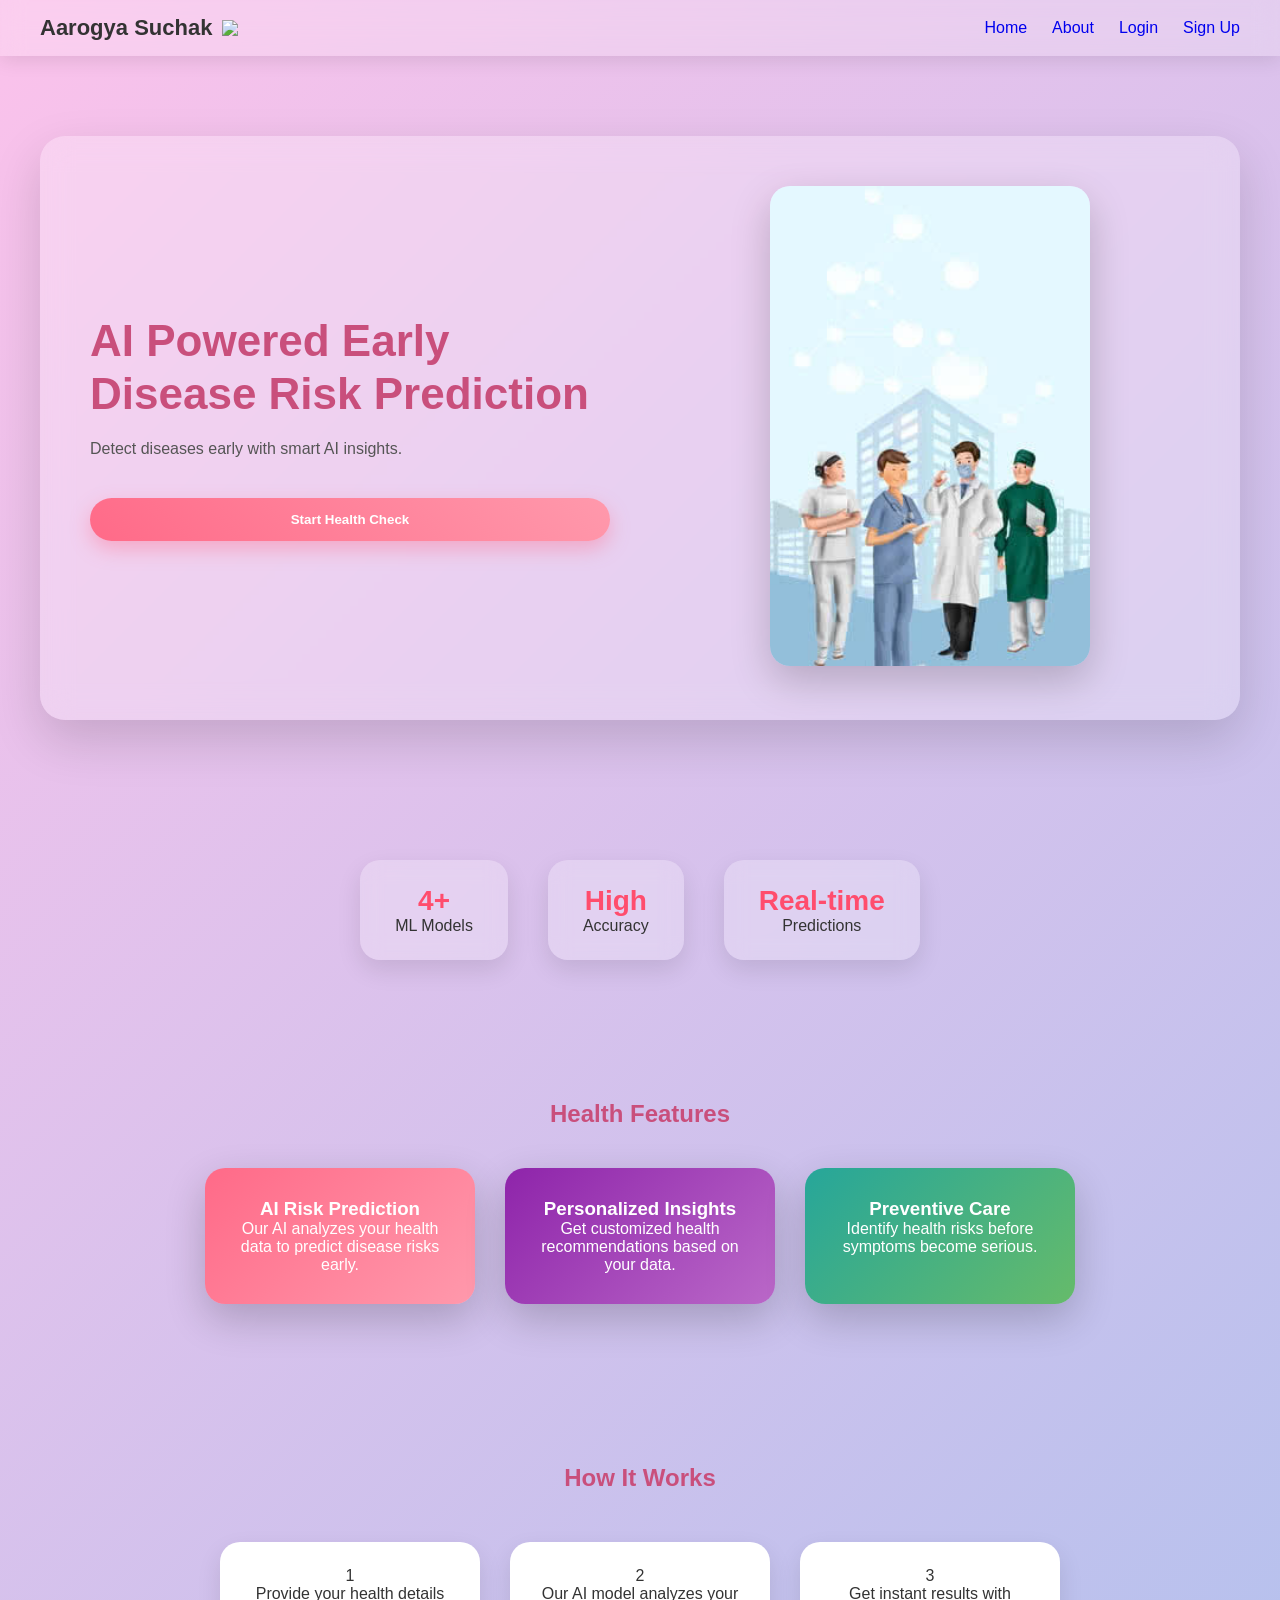
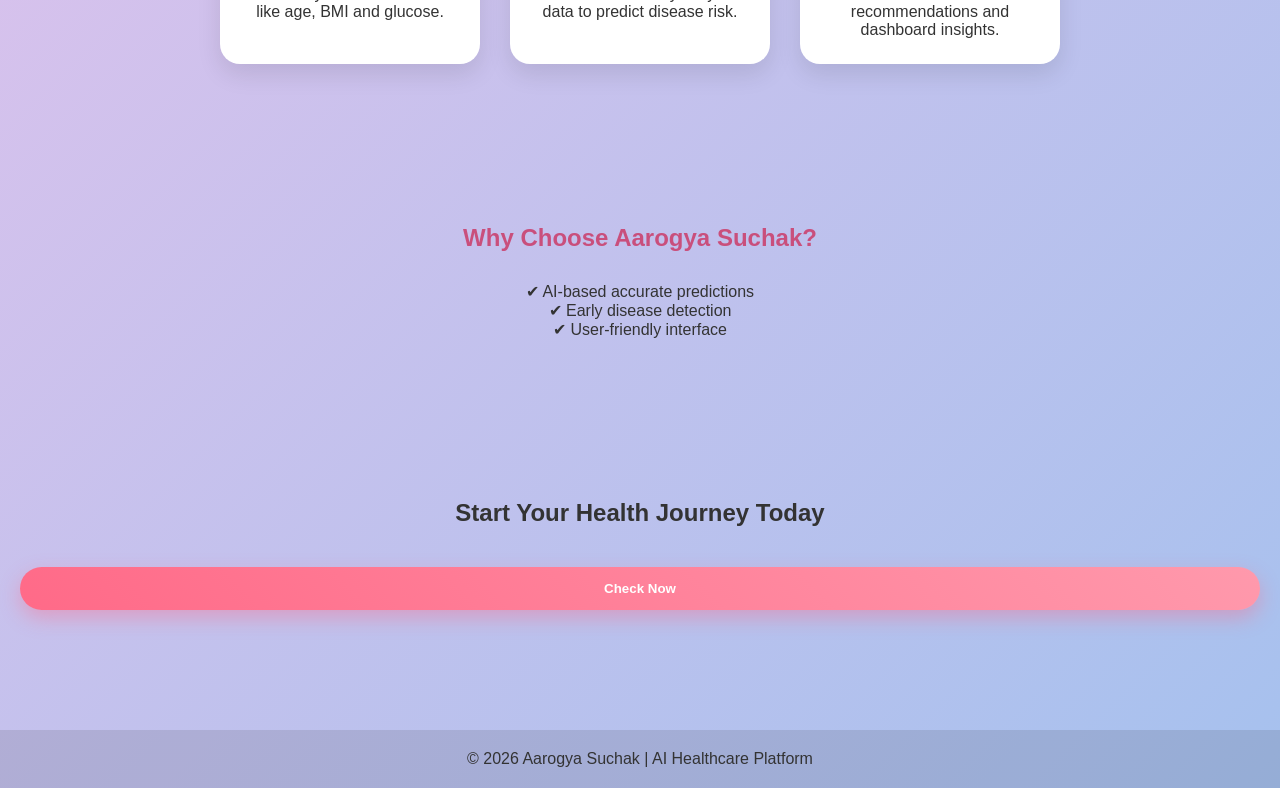
==== index.html @ 131de775 "Add files via upload" ====
<!DOCTYPE html>
<html lang="en">

<head>
<meta charset="UTF-8">
<meta name="viewport" content="width=device-width, initial-scale=1.0">
<title>Aarogya Suchak</title>

<link rel="stylesheet" href="style.css">
</head>

<body>

<!-- NAVBAR -->
<nav class="navbar">
  <h2 class="logo">
    Aarogya Suchak
    <img src="https://cdn-icons-png.flaticon.com/512/2966/2966488.png">
  </h2>

  <ul class="nav-links">
    <li><a href="index.html">Home</a></li>
    <li><a href="about.html">About</a></li>
    <li><a href="login.html">Login</a></li>
    <li><a href="signup.html">Sign Up</a></li>
  </ul>
</nav>

<!-- HERO SECTION -->
<section class="hero">
  <div class="hero-content">

    <div class="hero-text">
      <h1>AI Powered Early Disease Risk Prediction</h1>
      <p>Detect diseases early with smart AI insights.</p>

      <button class="btn" onclick="window.location.href='login.html'">
        Start Health Check
      </button>
    </div>

    <div class="hero-image">
      <img src="image1.jpg" alt="Healthcare Illustration">
    </div>

  </div>
</section>


<!-- STATS -->
<section class="stats">
  <div class="stat-box">
    <h2>4+</h2>
    <p>ML Models </p>
  </div>

  <div class="stat-box">
    <h2>High</h2>
    <p>Accuracy</p>
  </div>

  <div class="stat-box">
    <h2>Real-time</h2>
    <p>Predictions</p>
  </div>
</section>


<!-- FEATURES -->
<section class="features">
  <h2>Health Features</h2>

  <div class="feature-container">

    <div class="card pink">
      <h3>AI Risk Prediction</h3>
      <p>Our AI analyzes your health data to predict disease risks early.</p>
    </div>

    <div class="card purple">
      <h3>Personalized Insights</h3>
      <p>Get customized health recommendations based on your data.</p>
    </div>

    <div class="card green">
      <h3>Preventive Care</h3>
      <p>Identify health risks before symptoms become serious.</p>
    </div>

  </div>
</section>


<!-- HOW IT WORKS -->
<section class="steps">
  <h2>How It Works</h2>

  <div class="steps-container">

    <div class="step">
      <div class="circle">1</div>
      <p>Provide your health details like age, BMI and glucose.</p>
    </div>

    <div class="step">
      <div class="circle">2</div>
      <p>Our AI model analyzes your data to predict disease risk.</p>
    </div>

    <div class="step">
      <div class="circle">3</div>
      <p>Get instant results with recommendations and dashboard insights.</p>
    </div>

  </div>
</section>


<!-- WHY SECTION -->
<section class="why">
  <h2>Why Choose Aarogya Suchak?</h2>

  <div class="why-container">
    <div class="why-card">✔ AI-based accurate predictions</div>
    <div class="why-card">✔ Early disease detection</div>
    <div class="why-card">✔ User-friendly interface</div>
  </div>
</section>


<!-- CTA -->
<section class="cta">
  <h2>Start Your Health Journey Today</h2>
  <button class="btn" onclick="window.location.href='login.html'">
    Check Now
  </button>
</section>


<!-- FOOTER -->
<footer class="footer">
  <p>© 2026 Aarogya Suchak | AI Healthcare Platform</p>
</footer>

</body>
</html>
---- style.css ----
/* RESET */
*{
  margin:0;
  padding:0;
  box-sizing:border-box;
  font-family: 'Poppins', sans-serif;
}
/* body {
    margin: 0;
    font-family: 'Poppins', sans-serif;

    background: url('https://images.unsplash.com/photo-1505751172876-fa1923c5c528') no-repeat center center/cover;
} */
html{
  scroll-behavior:smooth;
}

/* BODY */
body{
  background: linear-gradient(135deg, #fbc2eb, #a6c1ee);
  min-height:100vh;
  color:#333;
}

/* NAVBAR */
.navbar{
  display:flex;
  justify-content:space-between;
  align-items:center;
  padding:15px 40px;
  background: rgba(255,255,255,0.2);
  backdrop-filter: blur(12px);
  box-shadow:0 4px 20px rgba(0,0,0,0.1);
  position: sticky;
  top:0;
  z-index:1000;
}

.logo{
  font-size:22px;
  font-weight:700;
  display:flex;
  align-items:center;
  gap:10px;
}

.logo img{
  width:35px;
}

.nav-links{
  display:flex;
  gap:25px;
  list-style:none;
}

.nav-links a{
  text-decoration:none;
  font-weight:500;
  transition:0.3s;
}

.nav-links a:hover{
  color:#ff4d6d;
}

.nav-links .active{
  color:#ff4d6d;
  font-weight:bold;
}

/* HERO */
.hero{
  padding:80px 20px;
  display:flex;
  justify-content:center;
}

.hero-content{
  display:flex;
  align-items:center;
  justify-content:space-between;
  gap:60px;
  max-width:1200px;
  width:100%;

  background: rgba(255,255,255,0.25);
  backdrop-filter: blur(15px);
  border-radius:25px;
  padding:50px;
  box-shadow:0 20px 50px rgba(0,0,0,0.15);
}

.hero-text{
  flex:1;
}

.hero-text h1{
  font-size:44px;
  color:#C94F7C;
  line-height:1.2;
}

.hero-text p{
  margin:20px 0;
  font-size:16px;
  color:#555;
}

.hero-image{
  flex:1;
  text-align:center;
}

.hero-image img{
  width:320px;
  border-radius:20px;
  box-shadow:0 15px 40px rgba(0,0,0,0.2);
  animation:float 3s ease-in-out infinite;
}

@keyframes float{
  0%{transform:translateY(0);}
  50%{transform:translateY(-12px);}
  100%{transform:translateY(0);}
}

/* BUTTON */
.btn{
  padding:14px 35px;
  border:none;
  border-radius:40px;
  background:linear-gradient(45deg,#ff6a88,#ff99ac);
  color:white;
  font-weight:600;
  cursor:pointer;
  transition:0.3s;
  box-shadow:0 8px 20px rgba(255,105,135,0.4);
}

.btn:hover{
  transform:scale(1.05);
  box-shadow:0 12px 30px rgba(255,105,135,0.5);
}

/* STATS */
.stats{
  display:flex;
  justify-content:center;
  gap:40px;
  margin:60px 0;
}

.stat-box{
  background: rgba(255,255,255,0.25);
  backdrop-filter: blur(10px);
  padding:25px 35px;
  border-radius:20px;
  text-align:center;
  box-shadow:0 10px 25px rgba(0,0,0,0.1);
}

.stat-box h2{
  color:#ff4d6d;
  font-size:28px;
}

/* FEATURES */
.features{
  padding:80px 20px;
  text-align:center;
}

.features h2{
  color:#C94F7C;
  margin-bottom:40px;
}

.feature-container{
  display:flex;
  justify-content:center;
  gap:30px;
  flex-wrap:wrap;
}

.card{
  padding:25px;
  width:260px;
  border-radius:20px;
  color:white;
  box-shadow:0 10px 30px rgba(0,0,0,0.15);
  transition:0.3s;
}

.card:hover{
  transform:translateY(-10px);
}

.pink{ background:#C94F7C; }
.purple{ background:#8E24AA; }
.green{ background:#26A69A; }

/* STEPS */
.steps{
  padding:80px 20px;
  text-align:center;
}

.steps h2{
  color:#C94F7C;
  margin-bottom:50px;
}

.steps-container{
  display:flex;
  justify-content:center;
  gap:30px;
  flex-wrap:wrap;
}

.step{
  background:white;
  padding:25px;
  width:260px;
  border-radius:20px;
  box-shadow:0 10px 25px rgba(0,0,0,0.1);
  transition:0.3s;
}

.step:hover{
  transform:translateY(-8px);
}

/* WHY */
.why{
  padding:80px 20px;
  text-align:center;
}

.why h2{
  color:#C94F7C;
  margin-bottom:30px;
}

/* CTA */
.cta{
  text-align:center;
  padding:80px 20px;
}

.cta h2{
  margin-bottom:20px;
}

/* FOOTER */
.footer{
  text-align:center;
  padding:20px;
  background: rgba(0,0,0,0.1);
  margin-top:40px;
}

/* ================= ABOUT PAGE ONLY ================= */

.about-hero{
  text-align:center;
  padding:70px 20px;
}

.about-hero h1{
  font-size:38px;
  color:#C94F7C;
  margin-bottom:10px;
}

.about-hero p{
  max-width:700px;
  margin:auto;
  line-height:1.6;
}

.about-section{
  text-align:center;
  padding:60px 20px;
}

.about-section h2{
  font-size:28px;
  margin-bottom:20px;
  color:#C94F7C;
}

.about-section p{
  max-width:750px;
  margin:auto;
  line-height:1.7;
}

/* tech stack */
.tech-container{
  display:flex;
  justify-content:center;
  flex-wrap:wrap;
  gap:15px;
  margin-top:20px;
}

.tech-container span{
  background: rgba(255,255,255,0.3);
  padding:10px 18px;
  border-radius:20px;
  font-size:14px;
  backdrop-filter: blur(10px);
}

/* ================= RESPONSIVE ================= */

@media(max-width:900px){

  .hero-content{
    flex-direction:column;
    text-align:center;
  }

  .hero-image img{
    width:250px;
  }

  .stats{
    flex-direction:column;
    align-items:center;
  }

  .steps-container{
    flex-direction:column;
    align-items:center;
  }

}

/* ================= PREMIUM ABOUT PAGE ================= */

.about-hero{
  text-align:center;
  padding:90px 20px;
}

.about-hero h1{
  font-size:42px;
  font-weight:700;
  background: linear-gradient(90deg,#ff4d6d,#8E24AA);
  -webkit-background-clip: text;
  -webkit-text-fill-color: transparent;
  margin-bottom:15px;
}

.about-hero p{
  max-width:750px;
  margin:auto;
  font-size:17px;
  line-height:1.7;
  color:#555;
}

/* SECTION */
.about-section{
  padding:70px 20px;
  text-align:center;
}

.about-section h2{
  font-size:30px;
  color:#C94F7C;
  margin-bottom:20px;
  position:relative;
}

.about-section h2::after{
  content:'';
  width:60px;
  height:3px;
  background:#ff4d6d;
  display:block;
  margin:10px auto;
  border-radius:10px;
}

.about-section p{
  max-width:750px;
  margin:auto;
  font-size:16px;
  line-height:1.7;
  color:#444;
}

/* PREMIUM CARDS */
.feature-container{
  margin-top:40px;
  display:flex;
  justify-content:center;
  gap:30px;
  flex-wrap:wrap;
}

.card{
  width:270px;
  padding:30px;
  border-radius:20px;
  color:white;
  backdrop-filter: blur(15px);
  box-shadow:0 15px 40px rgba(0,0,0,0.2);
  transition: all 0.3s ease;
  position:relative;
  overflow:hidden;
}

.card::before{
  content:'';
  position:absolute;
  top:0;
  left:-100%;
  width:100%;
  height:100%;
  background: rgba(255,255,255,0.2);
  transition:0.4s;
}

.card:hover::before{
  left:100%;
}

.card:hover{
  transform: translateY(-12px) scale(1.03);
  box-shadow:0 25px 60px rgba(0,0,0,0.3);
}

/* COLORS */
.pink{ background: linear-gradient(135deg,#ff6a88,#ff99ac); }
.purple{ background: linear-gradient(135deg,#8E24AA,#BA68C8); }
.green{ background: linear-gradient(135deg,#26A69A,#66BB6A); }

/* TECH STACK */
.tech-container{
  margin-top:25px;
  display:flex;
  justify-content:center;
  flex-wrap:wrap;
  gap:15px;
}

.tech-container span{
  padding:10px 18px;
  border-radius:20px;
  background: rgba(255,255,255,0.3);
  backdrop-filter: blur(10px);
  font-size:14px;
  transition:0.3s;
}

.tech-container span:hover{
  background:#ff4d6d;
  color:white;
  transform:scale(1.1);
}

/* GOAL */
.about-section:last-child{
  padding-bottom:100px;
}

.about-section:last-child p{
  font-size:17px;
  font-weight:500;
}

/* RESPONSIVE */
@media(max-width:768px){

  .about-hero h1{
    font-size:32px;
  }

  .card{
    width:90%;
  }

}
/* ===== PREMIUM HERO BOX ===== */

.premium-hero{
  display:flex;
  justify-content:center;
  padding:100px 20px;
}

.hero-box{
  max-width:900px;
  text-align:center;
  padding:60px;

  background: rgba(255,255,255,0.25);
  backdrop-filter: blur(18px);
  border-radius:30px;

  box-shadow:0 25px 60px rgba(0,0,0,0.2);
  animation: fadeUp 1s ease;
}

.hero-box h1{
  font-size:42px;
  font-weight:700;

  background: linear-gradient(90deg,#ff4d6d,#8E24AA);
  -webkit-background-clip:text;
  -webkit-text-fill-color:transparent;

  margin-bottom:20px;
}

.hero-box p{
  font-size:17px;
  color:#555;
  line-height:1.7;
}


/* ===== ABOUT CONTENT BOX ===== */

.premium-section{
  display:flex;
  justify-content:center;
  padding:80px 20px;
}

.about-box{
  max-width:900px;
  text-align:center;
  padding:50px;

  background: rgba(255,255,255,0.2);
  backdrop-filter: blur(15px);
  border-radius:25px;

  box-shadow:0 20px 50px rgba(0,0,0,0.15);
  transition:0.3s;
}

.about-box:hover{
  transform:translateY(-8px);
}

.about-box h2{
  font-size:30px;
  color:#C94F7C;
  margin-bottom:15px;
  position:relative;
}

.about-box h2::after{
  content:'';
  width:60px;
  height:3px;
  background:#ff4d6d;
  display:block;
  margin:10px auto;
  border-radius:10px;
}

.about-box p{
  font-size:16px;
  color:#444;
  line-height:1.7;
}


/* ===== ANIMATION ===== */

@keyframes fadeUp{
  from{
    opacity:0;
    transform:translateY(30px);
  }
  to{
    opacity:1;
    transform:translateY(0);
  }
}

/* ===== LOGIN PAGE ===== */

.login-wrapper{
  height:100vh;
  display:flex;
  justify-content:center;
  align-items:center;
  padding:20px;
}

/* CARD */
.login-card{
  width:380px;
  padding:40px;
  border-radius:25px;

  background: rgba(255,255,255,0.25);
  backdrop-filter: blur(20px);

  box-shadow:0 20px 50px rgba(0,0,0,0.2);

  text-align:center;
  animation:fadeUp 0.8s ease;
}

/* HEADER */
.login-header img{
  width:70px;
  margin-bottom:10px;
}

.login-header h2{
  color:#C94F7C;
  margin-bottom:5px;
}

.login-header p{
  font-size:14px;
  color:#666;
  margin-bottom:20px;
}

/* INPUTS */
.form-group{
  text-align:left;
  margin-bottom:15px;
}

.form-group label{
  font-size:14px;
}

.form-group input{
  width:100%;
  padding:10px;
  margin-top:5px;
  border:none;
  border-radius:10px;
  outline:none;
}

/* BUTTON */
.login-btn{
  width:100%;
  margin-top:15px;
  padding:12px;
  border:none;
  border-radius:30px;
  background:linear-gradient(45deg,#ff6a88,#ff99ac);
  color:white;
  font-weight:600;
  cursor:pointer;
  transition:0.3s;
}

.login-btn:hover{
  transform:scale(1.05);
}

/* SIGNUP */
.signup-text{
  margin-top:15px;
  font-size:14px;
}

.signup-text a{
  color:#ff4d6d;
  font-weight:600;
  text-decoration:none;
}

/* ===== LOGIN PAGE PREMIUM ===== */

.login-container{
  display:flex;
  height:100vh;
}

/* LEFT SIDE */
.login-left{
  flex:1;
  display:flex;
  flex-direction:column;
  justify-content:center;
  align-items:center;
  color:white;
  background: linear-gradient(135deg,#ff6a88,#8E24AA);
}

.login-left h1{
  font-size:40px;
}

.login-left p{
  margin-top:10px;
}

/* RIGHT SIDE */
.login-right{
  flex:1;
  display:flex;
  justify-content:center;
  align-items:center;
}

/* CARD */
.login-card{
  width:350px;
  padding:40px;
  border-radius:20px;

  background: rgba(255,255,255,0.25);
  backdrop-filter: blur(15px);

  box-shadow:0 20px 40px rgba(0,0,0,0.2);
}

.login-card h2{
  text-align:center;
  margin-bottom:20px;
  color:#C94F7C;
}

/* INPUT */
.form-group{
  margin-bottom:15px;
}

.form-group input{
  width:100%;
  padding:10px;
  border:none;
  border-radius:10px;
  margin-top:5px;
}

/* BUTTON */
.login-btn{
  width:100%;
  padding:12px;
  border:none;
  border-radius:30px;
  background:linear-gradient(45deg,#ff6a88,#ff99ac);
  color:white;
  font-weight:bold;
  cursor:pointer;
  transition:0.3s;
}

.login-btn:hover{
  transform:scale(1.05);
}

/* TEXT */
.signup-text{
  margin-top:15px;
  text-align:center;
}

.signup-text a{
  color:#ff4d6d;
  font-weight:bold;
}

/* RESPONSIVE */
@media(max-width:768px){
  .login-container{
    flex-direction:column;
  }
}


/* ===== SIGNUP PAGE ===== */

.signup-container{
  display:flex;
  height:100vh;
}

/* LEFT */
.signup-left{
  flex:1;
  display:flex;
  flex-direction:column;
  justify-content:center;
  align-items:center;
  color:white;
  background: linear-gradient(135deg,#8E24AA,#ff6a88);
}

.signup-left h1{
  font-size:38px;
}

.signup-left p{
  margin-top:10px;
}

/* RIGHT */
.signup-right{
  flex:1;
  display:flex;
  justify-content:center;
  align-items:center;
}

/* CARD */
.signup-card{
  width:350px;
  padding:40px;
  border-radius:20px;

  background: rgba(255,255,255,0.25);
  backdrop-filter: blur(15px);

  box-shadow:0 20px 40px rgba(0,0,0,0.2);
}

.signup-card h2{
  text-align:center;
  margin-bottom:20px;
  color:#C94F7C;
}

/* BUTTON */
.signup-btn{
  width:100%;
  padding:12px;
  border:none;
  border-radius:30px;
  background:linear-gradient(45deg,#ff6a88,#ff99ac);
  color:white;
  font-weight:bold;
  cursor:pointer;
  transition:0.3s;
}

.signup-btn:hover{
  transform:scale(1.05);
}

/* TEXT */
.login-text{
  margin-top:15px;
  text-align:center;
}

.login-text a{
  color:#ff4d6d;
  font-weight:bold;
}

/* RESPONSIVE */
@media(max-width:768px){
  .signup-container{
    flex-direction:column;
  }
}

/* ===== ASSESSMENT PAGE ===== */

.assessment-page{
  display:flex;
  height:100vh;
}

.assessment-left{
  flex:1;
  background: linear-gradient(135deg,#ff6a88,#8E24AA);
  color:white;
  display:flex;
  flex-direction:column;
  justify-content:center;
  align-items:center;
}

.assessment-left h1{
  font-size:40px;
}

.assessment-right{
  flex:1;
  display:flex;
  justify-content:center;
  align-items:center;
}

.assessment-card{
  width:380px;
  padding:30px;
  border-radius:20px;
  background: rgba(255,255,255,0.25);
  backdrop-filter: blur(15px);
  box-shadow:0 20px 40px rgba(0,0,0,0.2);
}

.assessment-card h2{
  text-align:center;
  margin-bottom:20px;
  color:#C94F7C;
}

.input{
  width:100%;
  padding:10px;
  margin-bottom:15px;
  border-radius:10px;
  border:none;
}

#form-area input{
  width:100%;
  padding:10px;
  margin-bottom:10px;
  border-radius:10px;
  border:none;
}

.result-box{
  margin-top:20px;
  text-align:center;
}

.result-box h3{
  color:#ff4d6d;
}

/* ===== NEW AI ASSESSMENT ===== */

.assessment-page{
  display:flex;
  height:100vh;
}

.assessment-left{
  flex:1;
  background: linear-gradient(135deg,#ff6a88,#8E24AA);
  color:white;
  display:flex;
  flex-direction:column;
  justify-content:center;
  align-items:center;
}

.assessment-left h1{
  font-size:40px;
}

.assessment-right{
  flex:1;
  display:flex;
  justify-content:center;
  align-items:center;
}

.assessment-card{
  width:400px;
  padding:30px;
  border-radius:20px;
  background: rgba(255,255,255,0.25);
  backdrop-filter: blur(15px);
  box-shadow:0 20px 40px rgba(0,0,0,0.2);
}

.assessment-card h2{
  text-align:center;
  margin-bottom:20px;
  color:#C94F7C;
}

.assessment-card input{
  width:100%;
  padding:10px;
  margin-bottom:10px;
  border:none;
  border-radius:10px;
}

.result-box{
  margin-top:20px;
  text-align:center;
}

/* RESULT CARD */
.result-card {
    margin-top: 20px;
    padding: 25px;
    border-radius: 20px;
    background: rgba(255,255,255,0.12);
    backdrop-filter: blur(15px);
    box-shadow: 0 20px 40px rgba(0,0,0,0.25);
    animation: fadeIn 0.5s ease;
}

/* HERO SECTION */
.hero-risk {
    text-align: center;
    margin-bottom: 20px;
}

.hero-risk h2 {
    font-size: 14px;
    color: #999;
    letter-spacing: 1px;
}

.hero-risk h1 {
    font-size: 28px;
    color: #ff4d6d;
    margin-top: 5px;
}

/* LIST */
.risk-list {
    display: flex;
    flex-direction: column;
    gap: 10px;
}

/* ITEM */
.risk-item {
    display: flex;
    justify-content: space-between;
    align-items: center;
    padding: 12px 15px;
    border-radius: 12px;
    background: rgba(255,255,255,0.08);
    transition: 0.3s;
}

.risk-item:hover {
    transform: scale(1.02);
    background: rgba(255,255,255,0.15);
}

/* BADGES */
.badge {
    padding: 5px 12px;
    border-radius: 20px;
    font-size: 13px;
    font-weight: 600;
}

/* COLORS */
.badge.low {
    background: rgba(40,167,69,0.2);
    color: #28a745;
}

.badge.medium {
    background: rgba(255,193,7,0.2);
    color: #ffc107;
}

.badge.high {
    background: rgba(220,53,69,0.2);
    color: #dc3545;
}

/* ANIMATION */
@keyframes fadeIn {
    from {opacity: 0; transform: translateY(10px);}
    to {opacity: 1; transform: translateY(0);}
}
.btn {
    transition: 0.3s;
}

.btn:hover {
    transform: scale(1.05);
    box-shadow: 0 5px 20px rgba(255, 77, 109, 0.5);
}

canvas {
    background: rgba(255,255,255,0.1);
    padding: 10px;
    border-radius: 10px;
}

/* WRAPPER */
.assessment-wrapper{
  display:flex;
  justify-content:center;
  align-items:center;
  min-height:100vh;
  padding:20px;
}

/* CARD */
.assessment-card{
  background: rgba(255,255,255,0.25);
  backdrop-filter: blur(15px);
  padding:40px;
  border-radius:25px;
  width:100%;
  max-width:600px;
  box-shadow:0 20px 50px rgba(0,0,0,0.2);
  text-align:center;
}

/* TITLE */
.assessment-card h2{
  color:#C94F7C;
  margin-bottom:10px;
}

.subtitle{
  color:#555;
  margin-bottom:30px;
}

/* GRID */
.form-grid{
  display:grid;
  grid-template-columns:1fr 1fr;
  gap:20px;
}

/* FULL WIDTH */
.full-width{
  grid-column:span 2;
}

/* INPUT */
.form-group{
  text-align:left;
}

.form-group label{
  font-weight:600;
  margin-bottom:5px;
  display:block;
}

.form-group input{
  width:100%;
  padding:12px;
  border-radius:10px;
  border:1px solid #ccc;
  outline:none;
}

/* RESULT CARD */
/* ===== RESULT UI PREMIUM ===== */

.result-card{
  margin-top:25px;
  padding:25px;
  border-radius:20px;
  background:white;
  box-shadow:0 15px 40px rgba(0,0,0,0.2);
  text-align:center;
  animation:fadeIn 0.5s ease;
}

.result-header h3{
  font-size:14px;
  color:#888;
}

.result-header h1{
  font-size:28px;
  margin:10px 0;
  color:#333;
}

/* BADGE */
.risk-badge{
  display:inline-block;
  padding:8px 18px;
  border-radius:20px;
  font-size:14px;
  font-weight:600;
  margin:10px 0;
}

/* COLORS */
.lowrisk{
  background:#e6f7ee;
  color:#28a745;
}

.mediumrisk{
  background:#fff4e5;
  color:#ff9800;
}

.highrisk{
  background:#fdecea;
  color:#dc3545;
}

/* RISK BAR */
.risk-bar{
  width:100%;
  height:10px;
  background:#eee;
  border-radius:10px;
  margin-top:10px;
  overflow:hidden;
}

.risk-fill{
  height:100%;
  border-radius:10px;
}

/* WIDTH BASED ON RISK */
.risk-fill.lowrisk{
  width:30%;
  background:#28a745;
}

.risk-fill.mediumrisk{
  width:65%;
  background:#ff9800;
}

.risk-fill.highrisk{
  width:95%;
  background:#dc3545;
}

/* SUGGESTION */
.suggestion-box{
  margin-top:15px;
  padding:15px;
  border-radius:12px;
  background:rgba(255,255,255,0.8);
  text-align:center;
  font-size:14px;
}/* RESPONSIVE */
@media(max-width:600px){
  .form-grid{
    grid-template-columns:1fr;
  }

  .full-width{
    grid-column:span 1;
  }
}

/* ========================= */
/* ONLY ASSESSMENT PAGE CSS  */
/* ========================= */

/* ========================= */
/* PREMIUM CLEAN ASSESSMENT  */
/* ========================= */

/* ========================= */
/* PREMIUM MATCH ASSESSMENT  */
/* ========================= */

/* ========================= */
/* PREMIUM CENTERED DESIGN   */
/* ========================= */

.assessment-page{
  min-height:100vh;
  background: linear-gradient(135deg, #fbc2eb, #a6c1ee);
  display:flex;
  justify-content:center;
  align-items:center;
}

/* CENTER WRAPPER */
.assessment-center{
  width:100%;
  display:flex;
  justify-content:center;
  align-items:center;
}

/* CARD */
.assessment-card{
  background: rgba(255,255,255,0.25);
  backdrop-filter: blur(18px);
  padding:45px;
  border-radius:25px;
  width:90%;
  max-width:500px;
  box-shadow:0 25px 60px rgba(0,0,0,0.2);
  border:1px solid rgba(255,255,255,0.3);
}

/* TITLE */
.assessment-card h2{
  text-align:center;
  font-size:26px;
  color:#C94F7C;
}

.subtitle{
  text-align:center;
  font-size:14px;
  color:#555;
  margin-bottom:25px;
}

/* GRID */
.form-grid{
  display:grid;
  grid-template-columns:1fr 1fr;
  gap:18px;
}

.full-width{
  grid-column:span 2;
}

/* INPUT */
.form-group input{
  width:100%;
  padding:12px;
  border-radius:12px;
  border:none;
  background: rgba(255,255,255,0.85);
}

.form-group input:focus{
  outline:none;
  background:white;
  box-shadow:0 0 10px rgba(255,105,135,0.4);
}

/* BUTTON */
.btn{
  width:100%;
  margin-top:20px;
  padding:14px;
  border:none;
  border-radius:40px;
  background:linear-gradient(45deg,#ff6a88,#ff99ac);
  color:white;
  font-weight:600;
  cursor:pointer;
  transition:0.3s;
}

.btn:hover{
  transform:scale(1.05);
}

/* RESULT */
.result-card{
  margin-top:25px;
  padding:20px;
  border-radius:15px;
  background:white;
  box-shadow:0 10px 25px rgba(0,0,0,0.15);
  text-align:center;
}

/* ===== CHATBOT ===== */

.chatbot-btn{
  position:fixed;
  bottom:20px;
  right:20px;
  background:#ff6a88;
  color:white;
  font-size:20px;
  padding:15px;
  border-radius:50%;
  cursor:pointer;
  box-shadow:0 10px 25px rgba(0,0,0,0.3);
}

/* BOX */
.chatbot-box{
  position:fixed;
  bottom:80px;
  right:20px;
  width:300px;
  height:400px;
  background:white;
  border-radius:15px;
  box-shadow:0 15px 40px rgba(0,0,0,0.3);
  display:none;
  flex-direction:column;
  overflow:hidden;
}

/* HEADER */
.chatbot-header{
  background:#ff6a88;
  color:white;
  padding:12px;
  display:flex;
  justify-content:space-between;
  font-weight:bold;
}

/* BODY */
.chatbot-body{
  flex:1;
  padding:10px;
  overflow-y:auto;
  font-size:14px;
}

/* MESSAGES */
.bot-msg{
  background:#f1f1f1;
  padding:8px;
  border-radius:10px;
  margin-bottom:8px;
}

.user-msg{
  background:#ff6a88;
  color:white;
  padding:8px;
  border-radius:10px;
  margin-bottom:8px;
  text-align:right;
}

/* INPUT */
.chatbot-input{
  display:flex;
  border-top:1px solid #ddd;
}

.chatbot-input input{
  flex:1;
  padding:10px;
  border:none;
  outline:none;
}

.chatbot-input button{
  padding:10px;
  border:none;
  background:#ff6a88;
  color:white;
  cursor:pointer;
}

/* DASHBOARD */

/* 🌈 Background Upgrade */


/* Wrapper */
/* 🌈 BACKGROUND IMPROVE */

/* body {
    margin: 0;
    font-family: 'Poppins', sans-serif;

    background: url('https://images.unsplash.com/photo-1505751172876-fa1923c5c528') no-repeat center center/cover;
} */
/* 
body::before {
    content: "";
    position: fixed;
    width: 100%;
    height: 100%;
    background: rgba(255,255,255,0.7);
    z-index: -1;
} */

/* 📦 WRAPPER CENTERING */
/* .dashboard-wrapper {
    text-align: center;
    padding-top: 80px;
    max-width: 1100px;
    margin
}


/* 🧠 HEADER */
.dashboard-header h2 {
    font-size: 36px;
    font-weight: 600;
    color: #2c2c2c;
    margin-bottom: 5px;
}

.dashboard-header p {
    color: #555;
    margin-bottom: 35px;
}

/* 🚀 BUTTONS */
.dashboard-actions {
    margin-bottom: 50px;
}

.dash-btn {
  
    text-decoration: none ;

    background: linear-gradient(135deg, #ff6a88, #ff99ac);
    border: none;
    padding: 14px 30px;
    margin: 10px;
    border-radius: 30px;
    color: white;
    font-weight: 600;
    cursor: pointer;
    box-shadow: 0 6px 20px rgba(0,0,0,0.2);
    transition: all 0.3s ease;
}

.dash-btn:hover {
    transform: translateY(-2px) scale(1.04);
}

/* 📊 CARD CONTAINER */
.dashboard-card {
    width: 380px;  /* 👈 bigger */
    margin: 25px auto;
    padding: 25px;
    border-radius: 22px;

    background: rgba(255, 255, 255, 0.25);
    backdrop-filter: blur(12px);

    box-shadow: 0 10px 30px rgba(0,0,0,0.25);
    text-align: left;

    transition: 0.3s ease;
}

/* ✨ HOVER EFFECT */
.dashboard-card:hover {
    transform: translateY(-5px);
}

/* 🧾 TITLE */
.dashboard-card h3 {
    margin-bottom: 12px;
    font-size: 18px;
}

/* 📌 RESULT TEXT */
#last-result {
    font-size: 18px;
    font-weight: 600;
    color: #ff4d6d;
}

/* 💡 LIST */
.dashboard-card ul {
    padding-left: 20px;
    line-height: 1.7;
}

/* 🌟 EXTRA SPACING FIX */
.dashboard-card:last-child {
    margin-bottom: 60px;
    grid-column: span 2;
} 
/* ================= DASHBOARD FINAL PREMIUM FIX ================= */

/* WRAPPER FULL WIDTH GRID */
.dashboard-wrapper {
    max-width: 1100px;
    margin: auto;
    padding: 60px 20px;

    display: grid;
    grid-template-columns: repeat(2, 1fr);
    gap: 30px;
}

/* HEADER FULL WIDTH */
.dashboard-header {
    grid-column: span 2;
    text-align: center;
}

/* BUTTONS FULL WIDTH */
.dashboard-actions {
    grid-column: span 2;
    text-align: center;
    margin-bottom: 20px;
}

/* BIGGER CARDS */
.dashboard-card {
    width: 100%;   /* REMOVE FIXED WIDTH */
    padding: 30px;
    border-radius: 25px;

    background: rgba(255,255,255,0.3);
    backdrop-filter: blur(15px);

    box-shadow: 0 20px 40px rgba(0,0,0,0.25);
}

/* HOVER PREMIUM */
.dashboard-card:hover {
    transform: translateY(-8px) scale(1.02);
}

/* RESULT TEXT BIG */
#last-result {
    font-size: 20px;
    font-weight: 700;
}

/* RESPONSIVE */
@media(max-width: 768px) {
    .dashboard-wrapper {
        grid-template-columns: 1fr;
    }

    .dashboard-header,
    .dashboard-actions {
        grid-column: span 1;
    }
}

/* EXTRA RESULT INFO */
.result-extra {
    margin-top: 15px;
    font-size: 14px;
}

/* RISK BAR */
.risk-bar {
    width: 100%;
    height: 8px;
    background: #eee;
    border-radius: 10px;
    margin-top: 8px;
}

.risk-fill {
    height: 100%;
    border-radius: 10px;
}

/* 🔥 PREMIUM RESULT CARD */
.result-card-premium {
    display: flex;
    flex-direction: column;
    justify-content: flex-start;
    gap: 15px;
}

/* RESULT TEXT CENTER */
#last-result {
    font-size: 22px;
    font-weight: 700;
    text-align: center;
    color: #ff4d6d;
}

/* EXTRA INFO CENTER */
.result-extra {
    text-align: center;
}

/* RISK BAR IMPROVED */
.risk-bar {
    width: 100%;
    height: 10px;
    background: rgba(0,0,0,0.1);
    border-radius: 20px;
    margin-top: 10px;
    overflow: hidden;
}

.risk-fill {
    height: 100%;
    border-radius: 20px;
    transition: 0.4s ease;
}
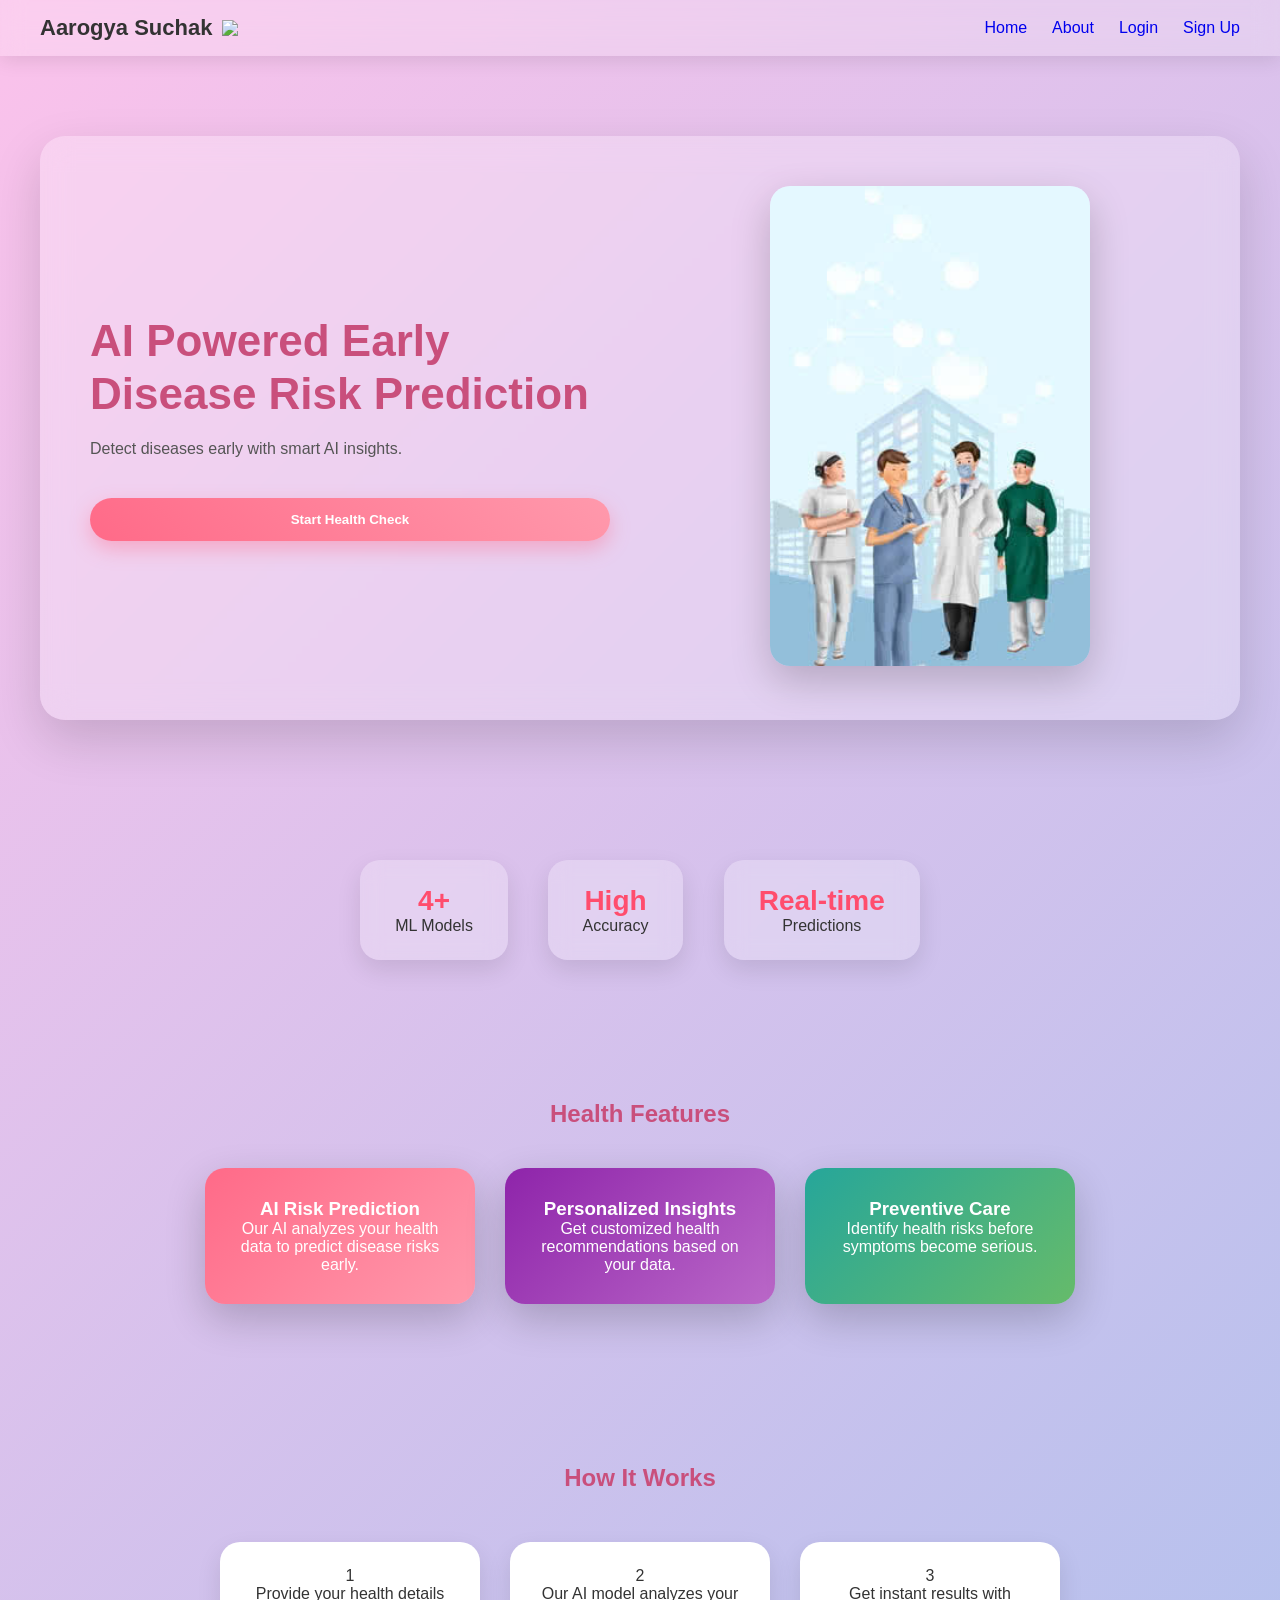
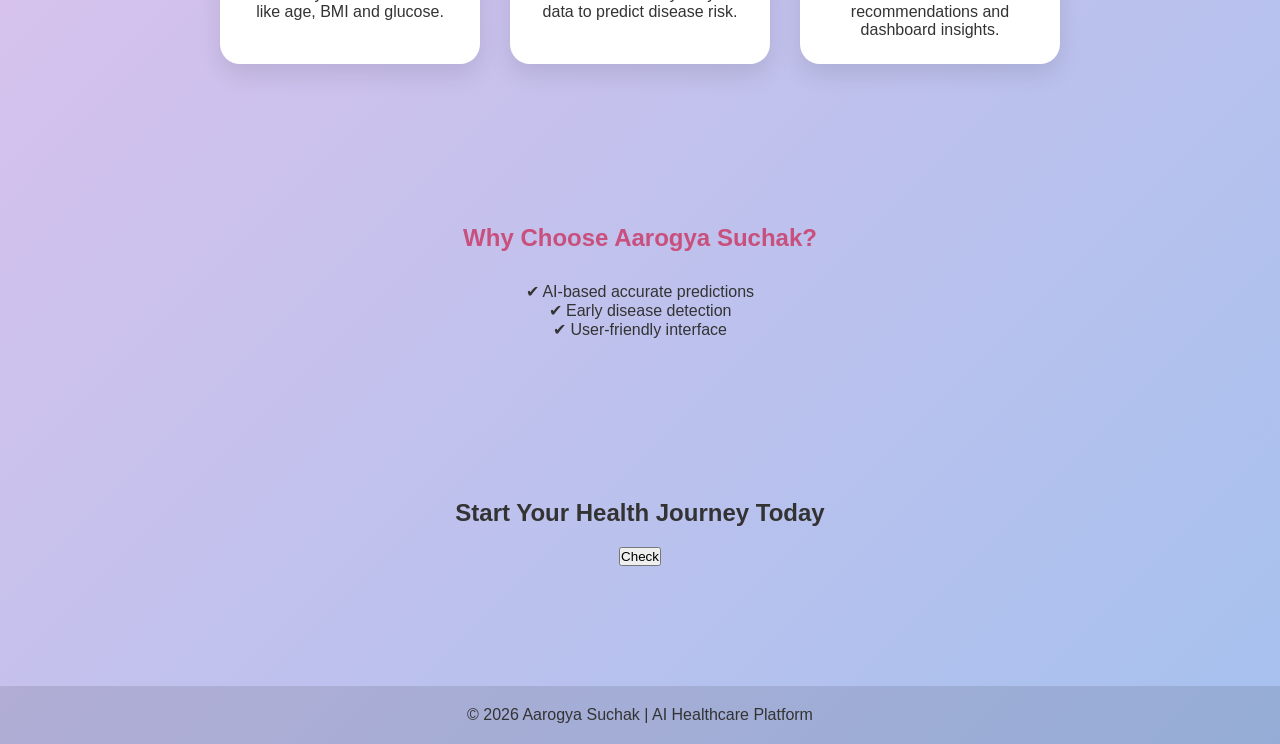
==== commit a8e67e9a: "Update index.html" ====
--- a/index.html
+++ b/index.html
@@ -131,9 +131,8 @@
 <!-- CTA -->
 <section class="cta">
   <h2>Start Your Health Journey Today</h2>
-  <button class="btn" onclick="window.location.href='login.html'">
-    Check Now
-  </button>
+  <button onclick="checkBackend()">Check</button>
+  <script src="script.js"></script>
 </section>
 
 
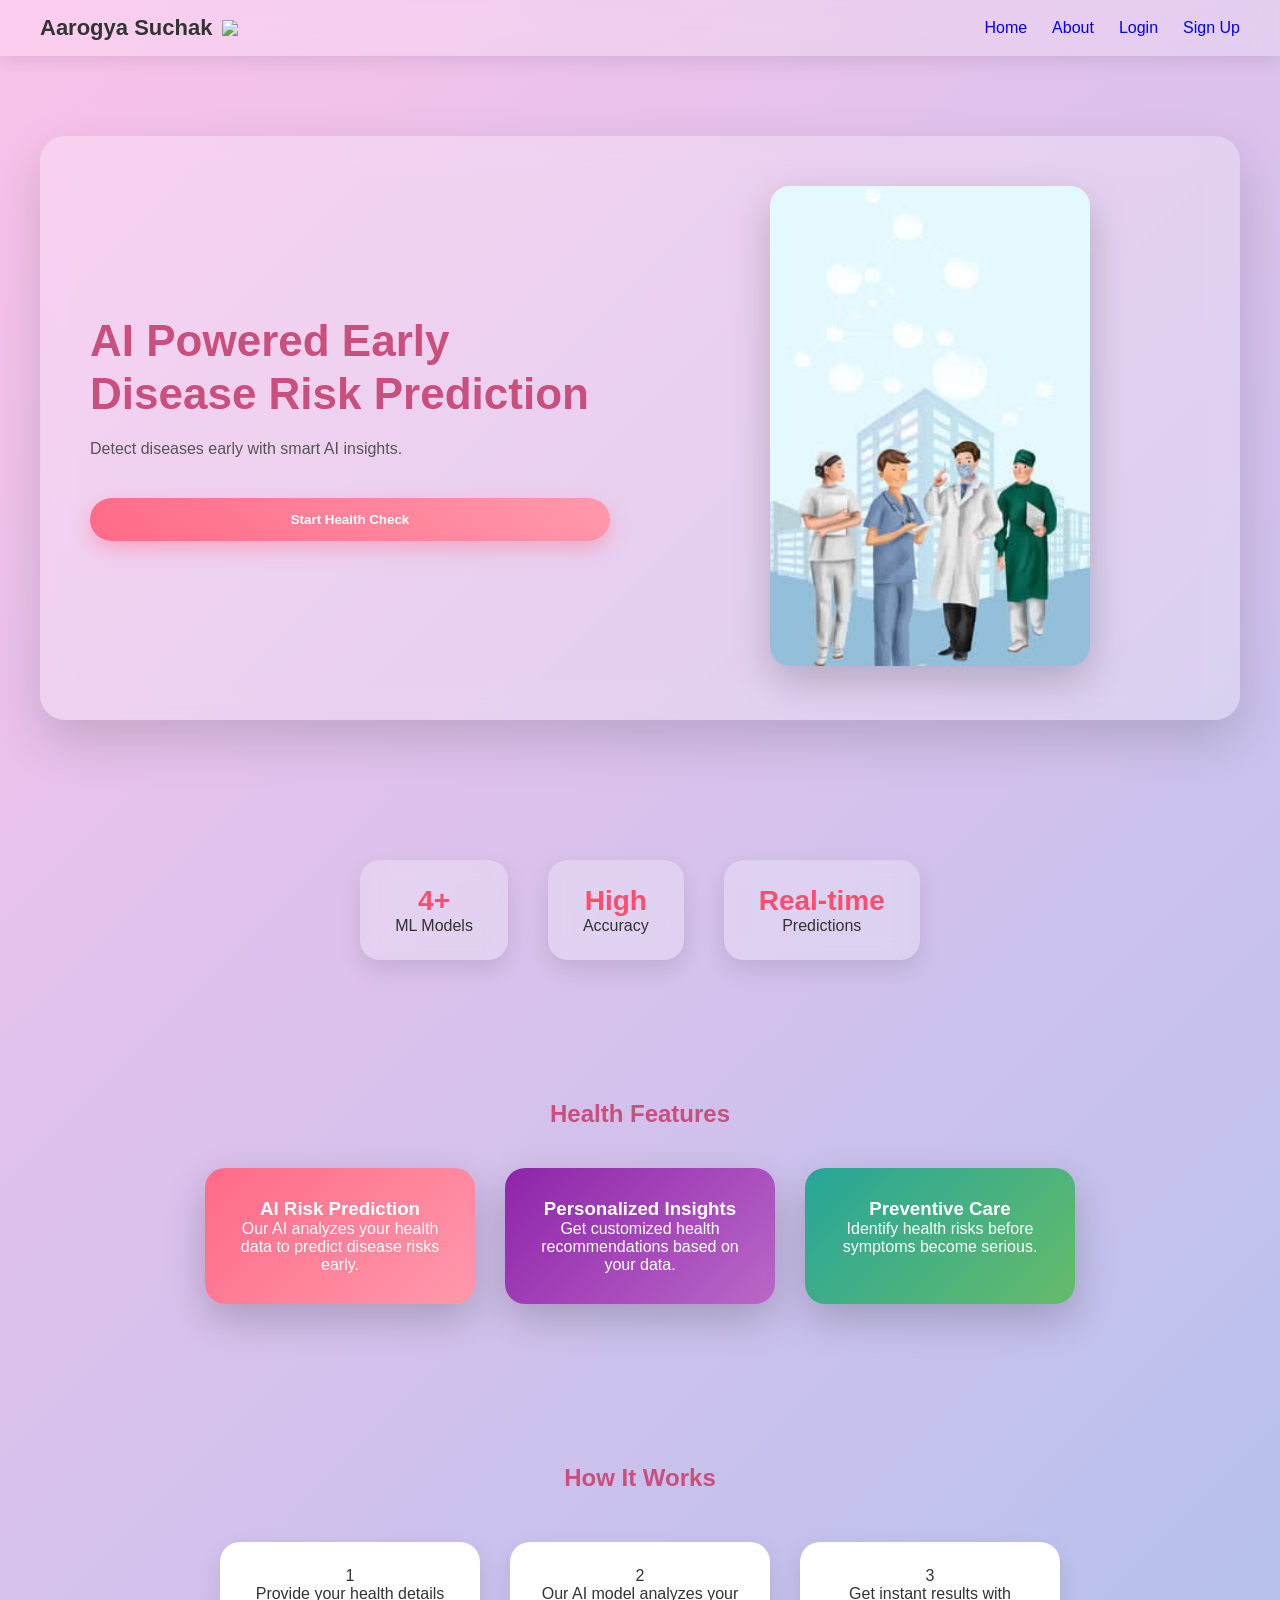
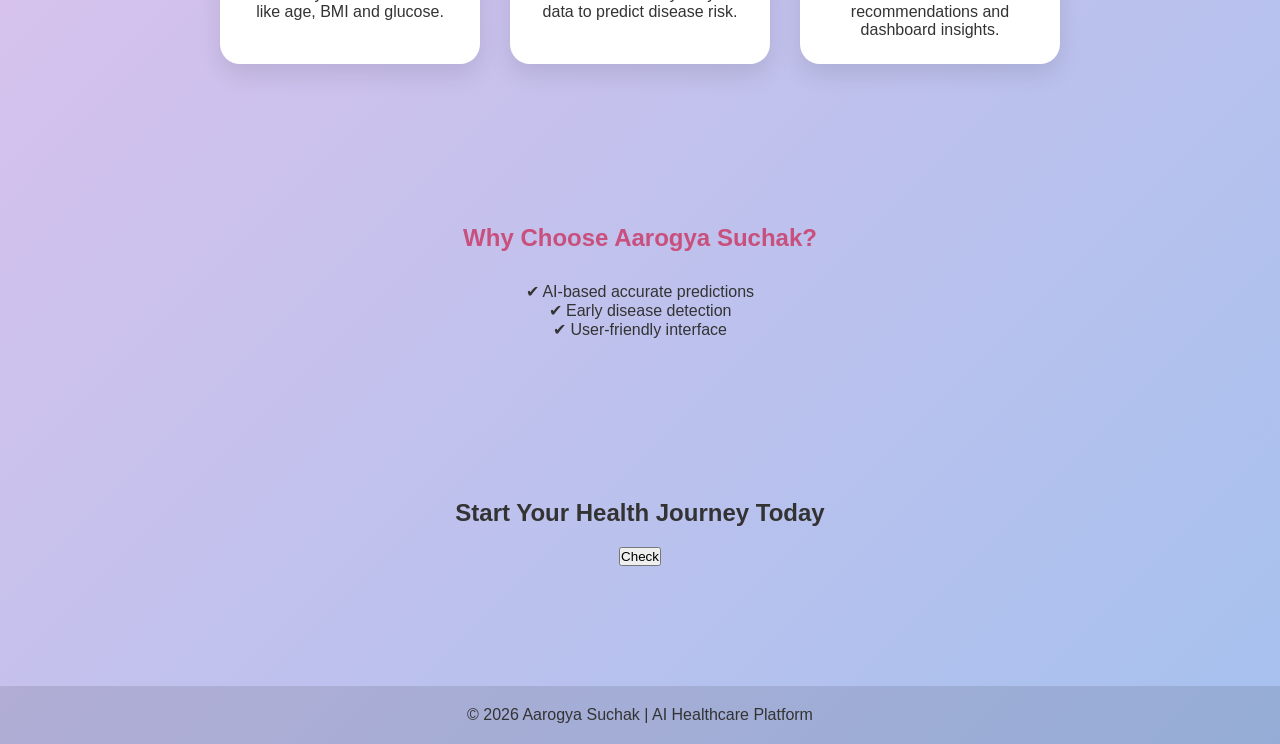
==== commit 318d0601: "Update index.html" ====
--- a/index.html
+++ b/index.html
@@ -131,7 +131,7 @@
 <!-- CTA -->
 <section class="cta">
   <h2>Start Your Health Journey Today</h2>
-  <button onclick="checkBackend()">Check</button>
+  <button class="check-btn" onclick="checkBackend()">Check</button>
   <script src="script.js"></script>
 </section>
 
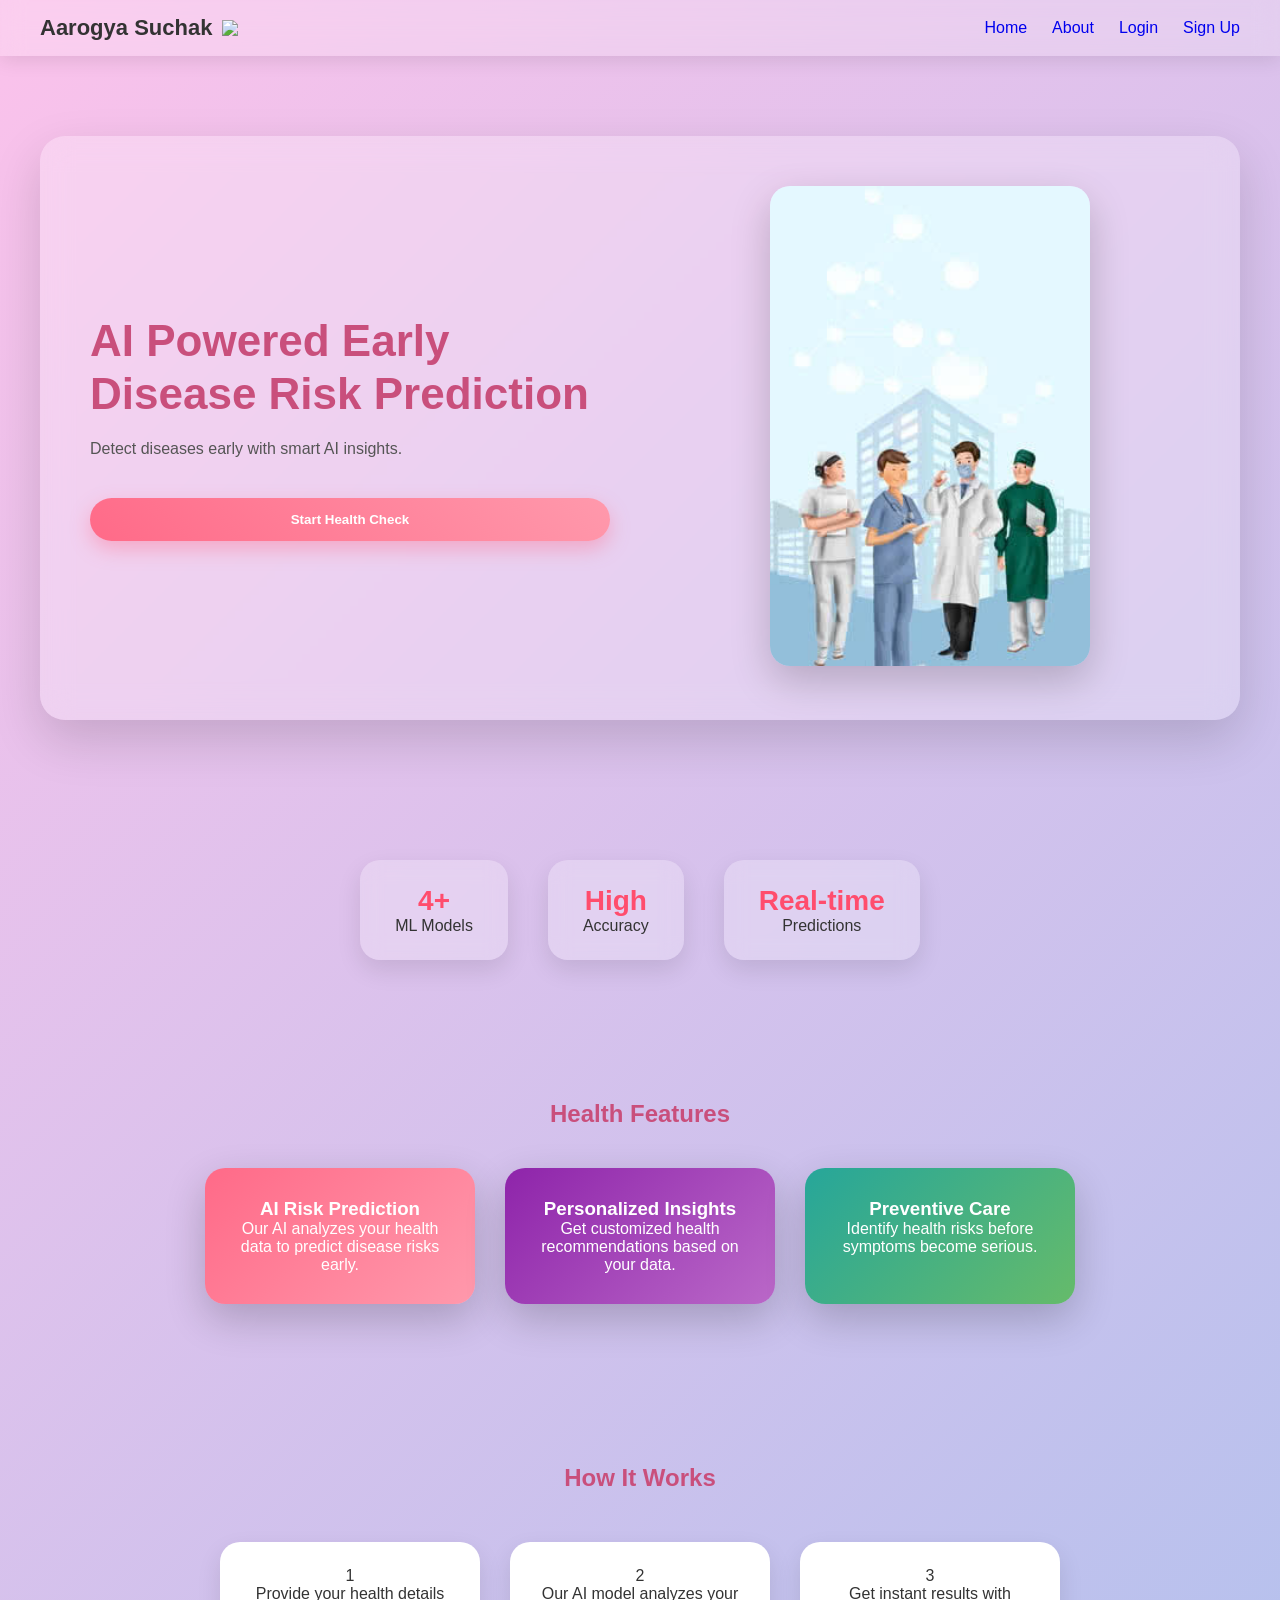
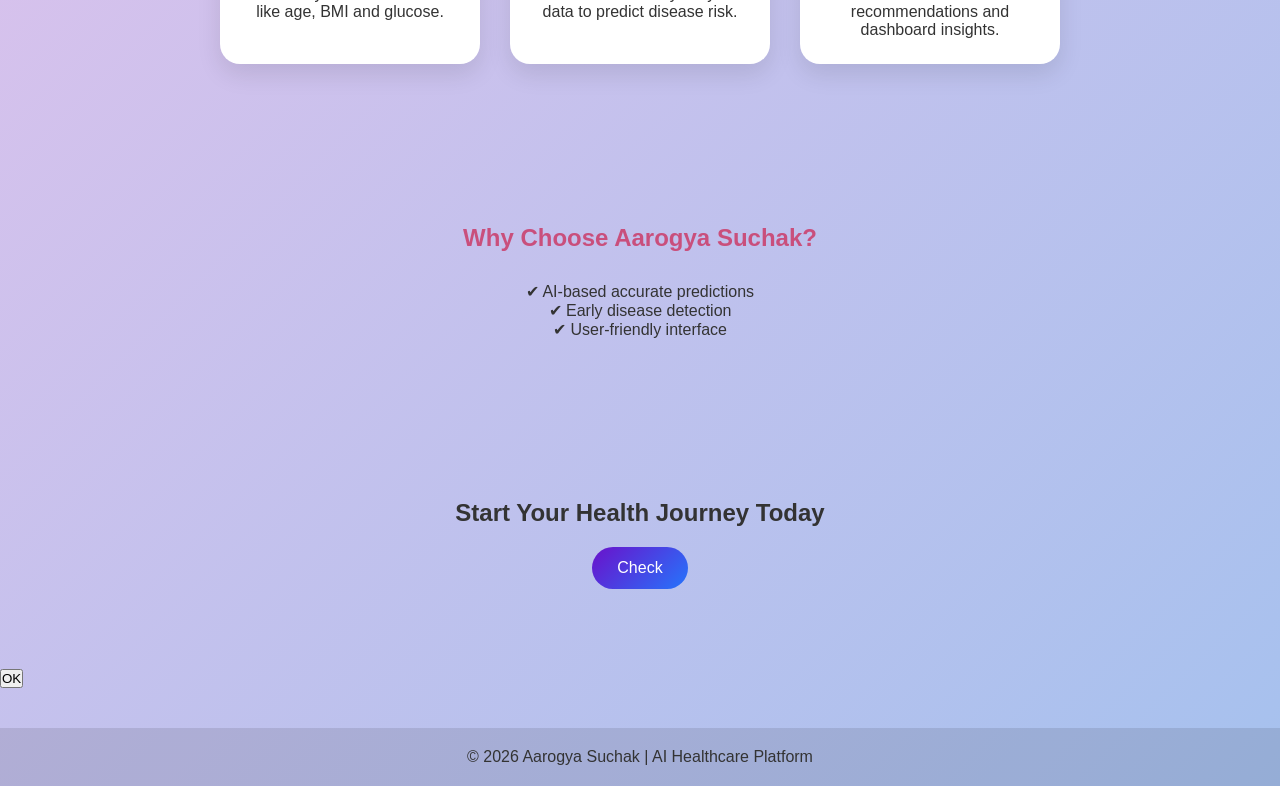
==== commit b732e8b2: "Update index.html" ====
--- a/index.html
+++ b/index.html
@@ -126,6 +126,7 @@
     <div class="why-card">✔ User-friendly interface</div>
   </div>
 </section>
+  
 
 
 <!-- CTA -->
@@ -134,6 +135,12 @@
   <button class="check-btn" onclick="checkBackend()">Check</button>
   <script src="script.js"></script>
 </section>
+  <div id="popup" class="popup">
+  <div class="popup-content">
+    <p id="popup-message"></p>
+    <button onclick="closePopup()">OK</button>
+  </div>
+</div>
 
 
 <!-- FOOTER -->
--- a/style.css
+++ b/style.css
@@ -1678,4 +1678,20 @@
     height: 100%;
     border-radius: 20px;
     transition: 0.4s ease;
-}+}
+
+.check-btn {
+  background: linear-gradient(135deg, #6a11cb, #2575fc);
+  color: white;
+  padding: 12px 25px;
+  border: none;
+  border-radius: 25px;
+  font-size: 16px;
+  cursor: pointer;
+  transition: 0.3s;
+}
+
+.check-btn:hover {
+  transform: scale(1.05);
+  box-shadow: 0 5px 15px rgba(0,0,0,0.2);
+}
